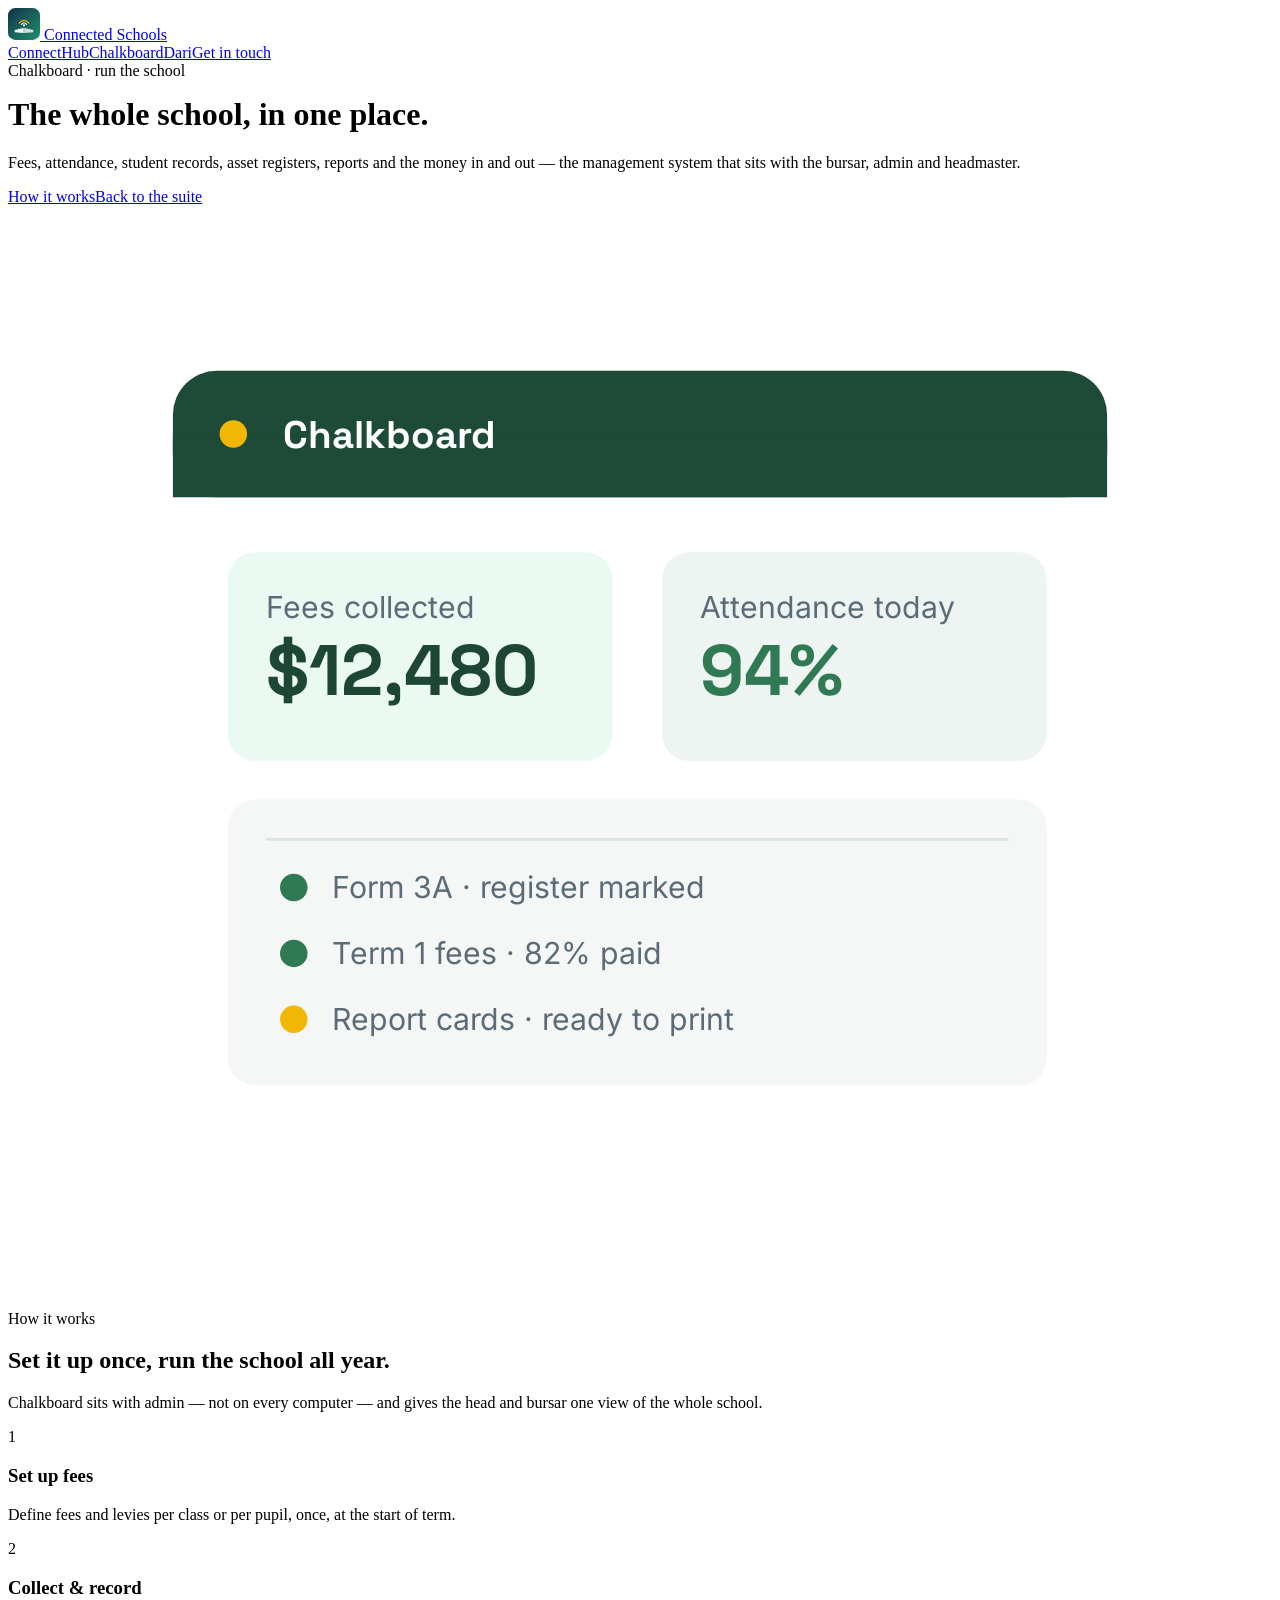
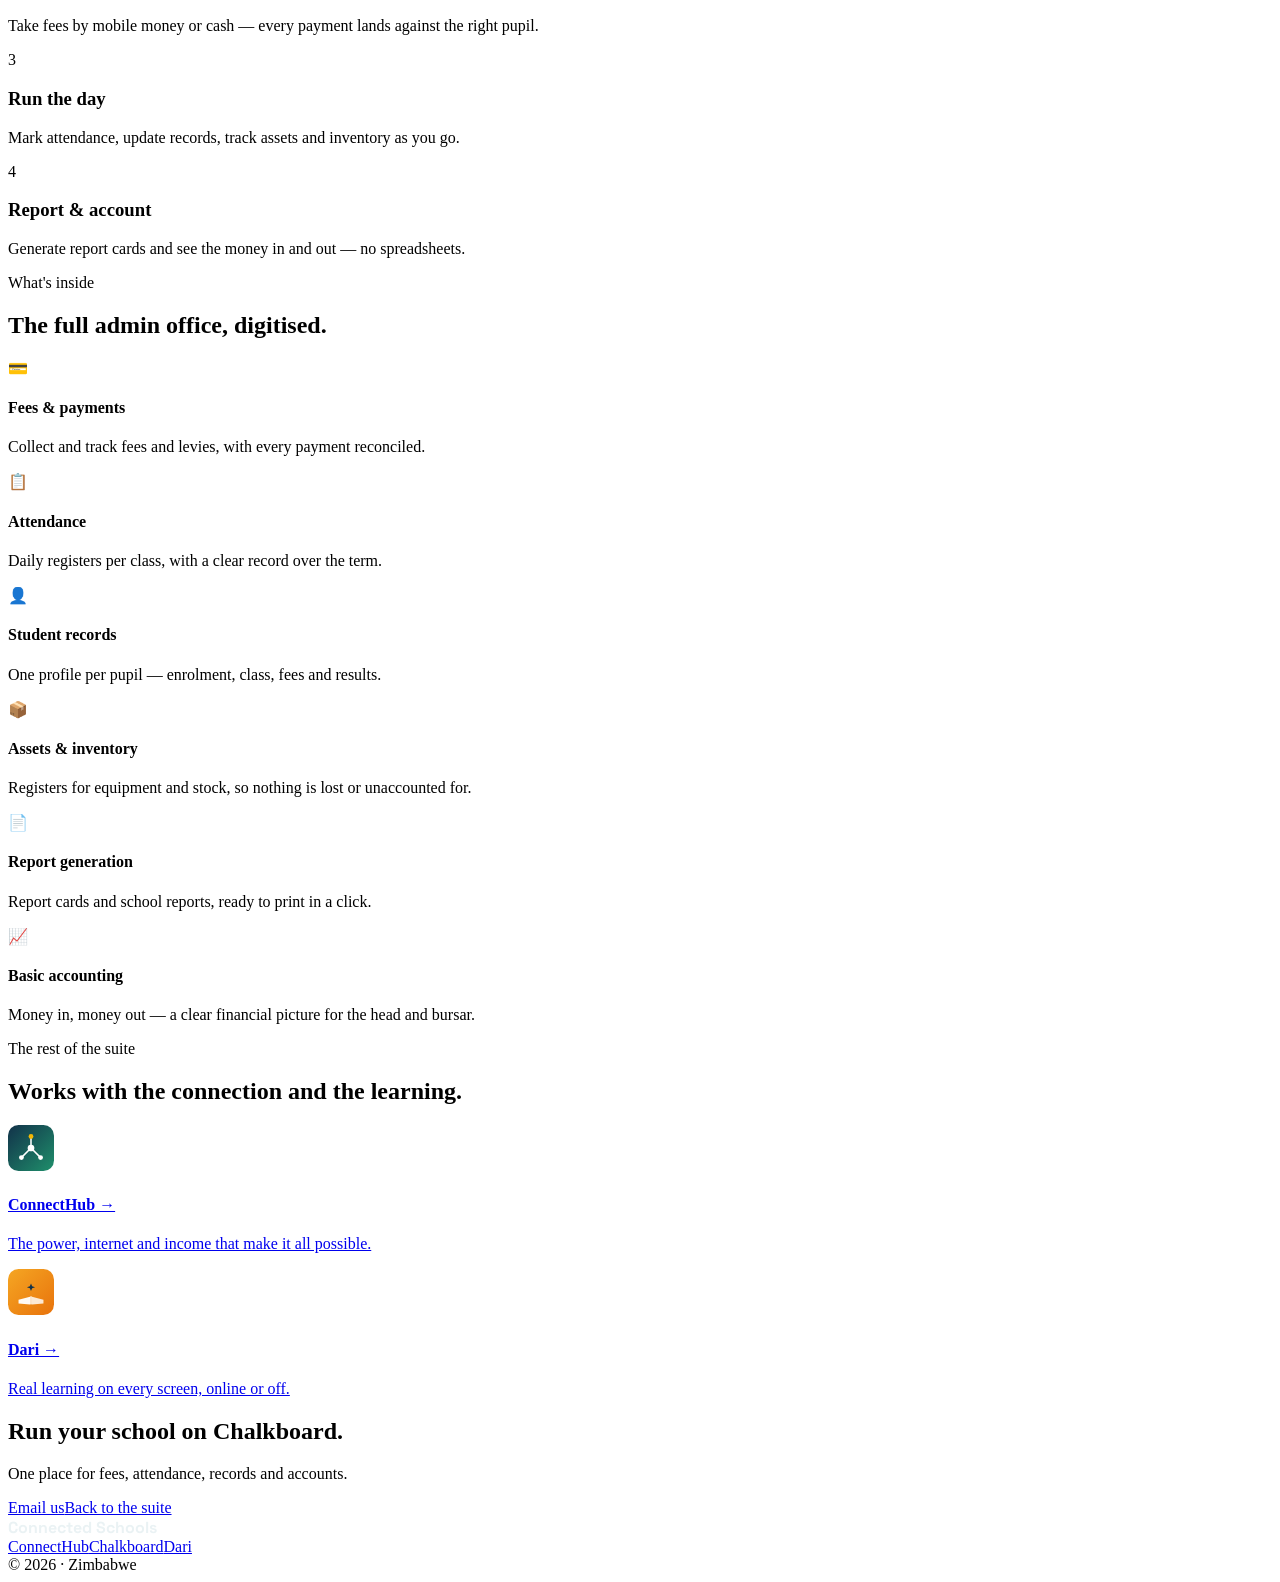
==== chalkboard.html @ 69c7ed93 "Marketing site" ====
<!doctype html><html lang="en"><head>
<meta charset="utf-8"><meta name="viewport" content="width=device-width, initial-scale=1">
<title>Chalkboard — run the whole school from one place</title>
<meta name="description" content="Chalkboard is the school-management system: fees, attendance, records, asset registers, reports and basic accounting — for the bursar, admin and headmaster.">
<link rel="icon" href="favicon.svg" type="image/svg+xml">
<meta property="og:type" content="website">
<meta property="og:title" content="Chalkboard — run the whole school from one place">
<meta property="og:description" content="Chalkboard is the school-management system: fees, attendance, records, asset registers, reports and basic accounting — for the bursar, admin and headmaster.">
<meta property="og:image" content="og-image.png">
<meta name="twitter:card" content="summary_large_image">

<link rel="preconnect" href="https://fonts.googleapis.com"><link rel="preconnect" href="https://fonts.gstatic.com" crossorigin>
<link href="https://fonts.googleapis.com/css2?family=Space+Grotesk:wght@500;600;700&family=Inter:wght@400;500;600&display=swap" rel="stylesheet">
<link rel="stylesheet" href="styles.css">
</head><body class="board">

<nav><div class="wrap nav-in">
  <a class="brand" href="index.html">
    <svg width="32" height="32" viewBox="0 0 96 96"><defs><linearGradient id="np" x1="0" y1="0" x2="1" y2="1"><stop offset="0" stop-color="#12324a"/><stop offset="1" stop-color="#1f8f6b"/></linearGradient></defs><rect width="96" height="96" rx="22" fill="url(#np)"/><g fill="#fff"><path d="M20 66 L46 60 L46 75 L20 73 Z" opacity=".95"/><path d="M76 66 L50 60 L50 75 L76 73 Z" opacity=".78"/><rect x="46.4" y="59" width="3.2" height="16" rx="1"/></g><circle cx="48" cy="52" r="3.4" fill="#fff"/><path d="M40.5 49 Q48 39.5 55.5 49" fill="none" stroke="#fff" stroke-width="3.6" stroke-linecap="round"/><path d="M34 45 Q48 29 62 45" fill="none" stroke="#F2B705" stroke-width="3.6" stroke-linecap="round"/></svg>
    Connected Schools
  </a>
  <div class="nav-links"><a href="connecthub.html">ConnectHub</a><a href="chalkboard.html" class="active">Chalkboard</a><a href="dari.html">Dari</a><a href="#contact" class="btn btn-accent">Get in touch</a></div>
</div></nav>

<header class="hero"><div class="wrap hero-in">
  <div>
    <div class="eyebrow" style="color:var(--gold)">Chalkboard · run the school</div>
    <h1 style="margin-top:16px">The whole school, in <span class="accent">one place.</span></h1>
    <p class="lead">Fees, attendance, student records, asset registers, reports and the money in and out — the management system that sits with the bursar, admin and headmaster.</p>
    <div class="hero-cta"><a href="#how" class="btn btn-gold">How it works</a><a href="index.html" class="btn btn-ghost">Back to the suite</a></div>
  </div>
  <div class="hero-art">
    <svg viewBox="0 0 460 400" width="100%" role="img" aria-label="A school admin dashboard">
      <rect x="60" y="60" width="340" height="280" rx="16" fill="#fff"/>
      <rect x="60" y="60" width="340" height="46" rx="16" fill="#1e4a38"/><rect x="60" y="84" width="340" height="22" fill="#1e4a38"/>
      <circle cx="82" cy="83" r="5" fill="#F2B705"/><text x="100" y="88" font-family="Space Grotesk,sans-serif" font-size="14" font-weight="700" fill="#fff">Chalkboard</text>
      <!-- fee card -->
      <rect x="80" y="126" width="140" height="76" rx="10" fill="#eafaf3"/><text x="94" y="150" font-family="Inter,sans-serif" font-size="11" fill="#5b6b78">Fees collected</text><text x="94" y="178" font-family="Space Grotesk,sans-serif" font-size="26" font-weight="700" fill="#1e4636">$12,480</text>
      <!-- attendance card -->
      <rect x="238" y="126" width="140" height="76" rx="10" fill="#eef4f2"/><text x="252" y="150" font-family="Inter,sans-serif" font-size="11" fill="#5b6b78">Attendance today</text><text x="252" y="178" font-family="Space Grotesk,sans-serif" font-size="26" font-weight="700" fill="#2f7a52">94%</text>
      <!-- register rows -->
      <rect x="80" y="216" width="298" height="104" rx="10" fill="#f4f7f5"/>
      <g font-family="Inter,sans-serif" font-size="11" fill="#5b6b78">
        <rect x="94" y="230" width="270" height="1" fill="#dbe5df"/>
        <circle cx="104" cy="248" r="5" fill="#2f7a52"/><text x="118" y="252">Form 3A · register marked</text>
        <circle cx="104" cy="272" r="5" fill="#2f7a52"/><text x="118" y="276">Term 1 fees · 82% paid</text>
        <circle cx="104" cy="296" r="5" fill="#F2B705"/><text x="118" y="300">Report cards · ready to print</text>
      </g>
    </svg>
  </div>
</div></header>

<section id="how"><div class="wrap">
  <div class="sec-head"><div class="eyebrow">How it works</div><h2>Set it up once, run the school all year.</h2><p>Chalkboard sits with admin — not on every computer — and gives the head and bursar one view of the whole school.</p></div>
  <div class="steps">
    <div class="step"><div class="num">1</div><h3>Set up fees</h3><p>Define fees and levies per class or per pupil, once, at the start of term.</p></div>
    <div class="step"><div class="num">2</div><h3>Collect &amp; record</h3><p>Take fees by mobile money or cash — every payment lands against the right pupil.</p></div>
    <div class="step"><div class="num">3</div><h3>Run the day</h3><p>Mark attendance, update records, track assets and inventory as you go.</p></div>
    <div class="step"><div class="num">4</div><h3>Report &amp; account</h3><p>Generate report cards and see the money in and out — no spreadsheets.</p></div>
  </div>
</div></section>

<section style="background:#fff;border-top:1px solid var(--line);border-bottom:1px solid var(--line)"><div class="wrap">
  <div class="sec-head"><div class="eyebrow">What's inside</div><h2>The full admin office, digitised.</h2></div>
  <div class="feats">
    <div class="feat"><div class="fi">💳</div><div><h4>Fees &amp; payments</h4><p>Collect and track fees and levies, with every payment reconciled.</p></div></div>
    <div class="feat"><div class="fi">📋</div><div><h4>Attendance</h4><p>Daily registers per class, with a clear record over the term.</p></div></div>
    <div class="feat"><div class="fi">👤</div><div><h4>Student records</h4><p>One profile per pupil — enrolment, class, fees and results.</p></div></div>
    <div class="feat"><div class="fi">📦</div><div><h4>Assets &amp; inventory</h4><p>Registers for equipment and stock, so nothing is lost or unaccounted for.</p></div></div>
    <div class="feat"><div class="fi">📄</div><div><h4>Report generation</h4><p>Report cards and school reports, ready to print in a click.</p></div></div>
    <div class="feat"><div class="fi">📈</div><div><h4>Basic accounting</h4><p>Money in, money out — a clear financial picture for the head and bursar.</p></div></div>
  </div>
</div></section>

<section><div class="wrap">
  <div class="sec-head"><div class="eyebrow">The rest of the suite</div><h2>Works with the connection and the learning.</h2></div>
  <div class="cross">
    <a class="xcard" href="connecthub.html"><svg width="46" height="46" viewBox="0 0 96 96"><defs><linearGradient id="x1" x1="0" y1="0" x2="1" y2="1"><stop offset="0" stop-color="#12324a"/><stop offset="1" stop-color="#1f8f6b"/></linearGradient></defs><rect width="96" height="96" rx="22" fill="url(#x1)"/><g stroke="#fff" stroke-width="3.2" stroke-linecap="round"><line x1="48" y1="48" x2="48" y2="26"/><line x1="48" y1="48" x2="29" y2="67"/><line x1="48" y1="48" x2="67" y2="67"/></g><circle cx="48" cy="48" r="7" fill="#fff"/><circle cx="48" cy="24" r="5" fill="#F2B705"/><circle cx="28" cy="68" r="5" fill="#fff"/><circle cx="68" cy="68" r="5" fill="#fff"/></svg><div><h4>ConnectHub →</h4><p>The power, internet and income that make it all possible.</p></div></a>
    <a class="xcard" href="dari.html"><svg width="46" height="46" viewBox="0 0 96 96"><defs><linearGradient id="x2" x1="0" y1="0" x2="1" y2="1"><stop offset="0" stop-color="#F5A623"/><stop offset="1" stop-color="#E8730C"/></linearGradient></defs><rect width="96" height="96" rx="22" fill="url(#x2)"/><g fill="#fff"><path d="M22 64 L46 58 L46 74 L22 72 Z" opacity=".96"/><path d="M74 64 L50 58 L50 74 L74 72 Z" opacity=".82"/><rect x="46.4" y="57" width="3.2" height="17" rx="1"/></g><path d="M48 30 L50.4 36 L56.5 38 L50.4 40 L48 46 L45.6 40 L39.5 38 L45.6 36 Z" fill="#12324a"/></svg><div><h4>Dari →</h4><p>Real learning on every screen, online or off.</p></div></a>
  </div>
</div></section>

<section class="cta" id="contact"><div class="wrap"><h2>Run your school on Chalkboard.</h2><p>One place for fees, attendance, records and accounts.</p><div class="row"><a href="mailto:hello@connectedschools.co.zw" class="btn btn-gold">Email us</a><a href="index.html" class="btn btn-ghost">Back to the suite</a></div></div></section>
<footer><div class="wrap foot-in"><div style="color:#eaf2f4;font-family:Space Grotesk,sans-serif;font-weight:700">Connected Schools</div><div class="foot-links"><a href="connecthub.html">ConnectHub</a><a href="chalkboard.html">Chalkboard</a><a href="dari.html">Dari</a></div><div>© 2026 · Zimbabwe</div></div></footer>
</body></html>
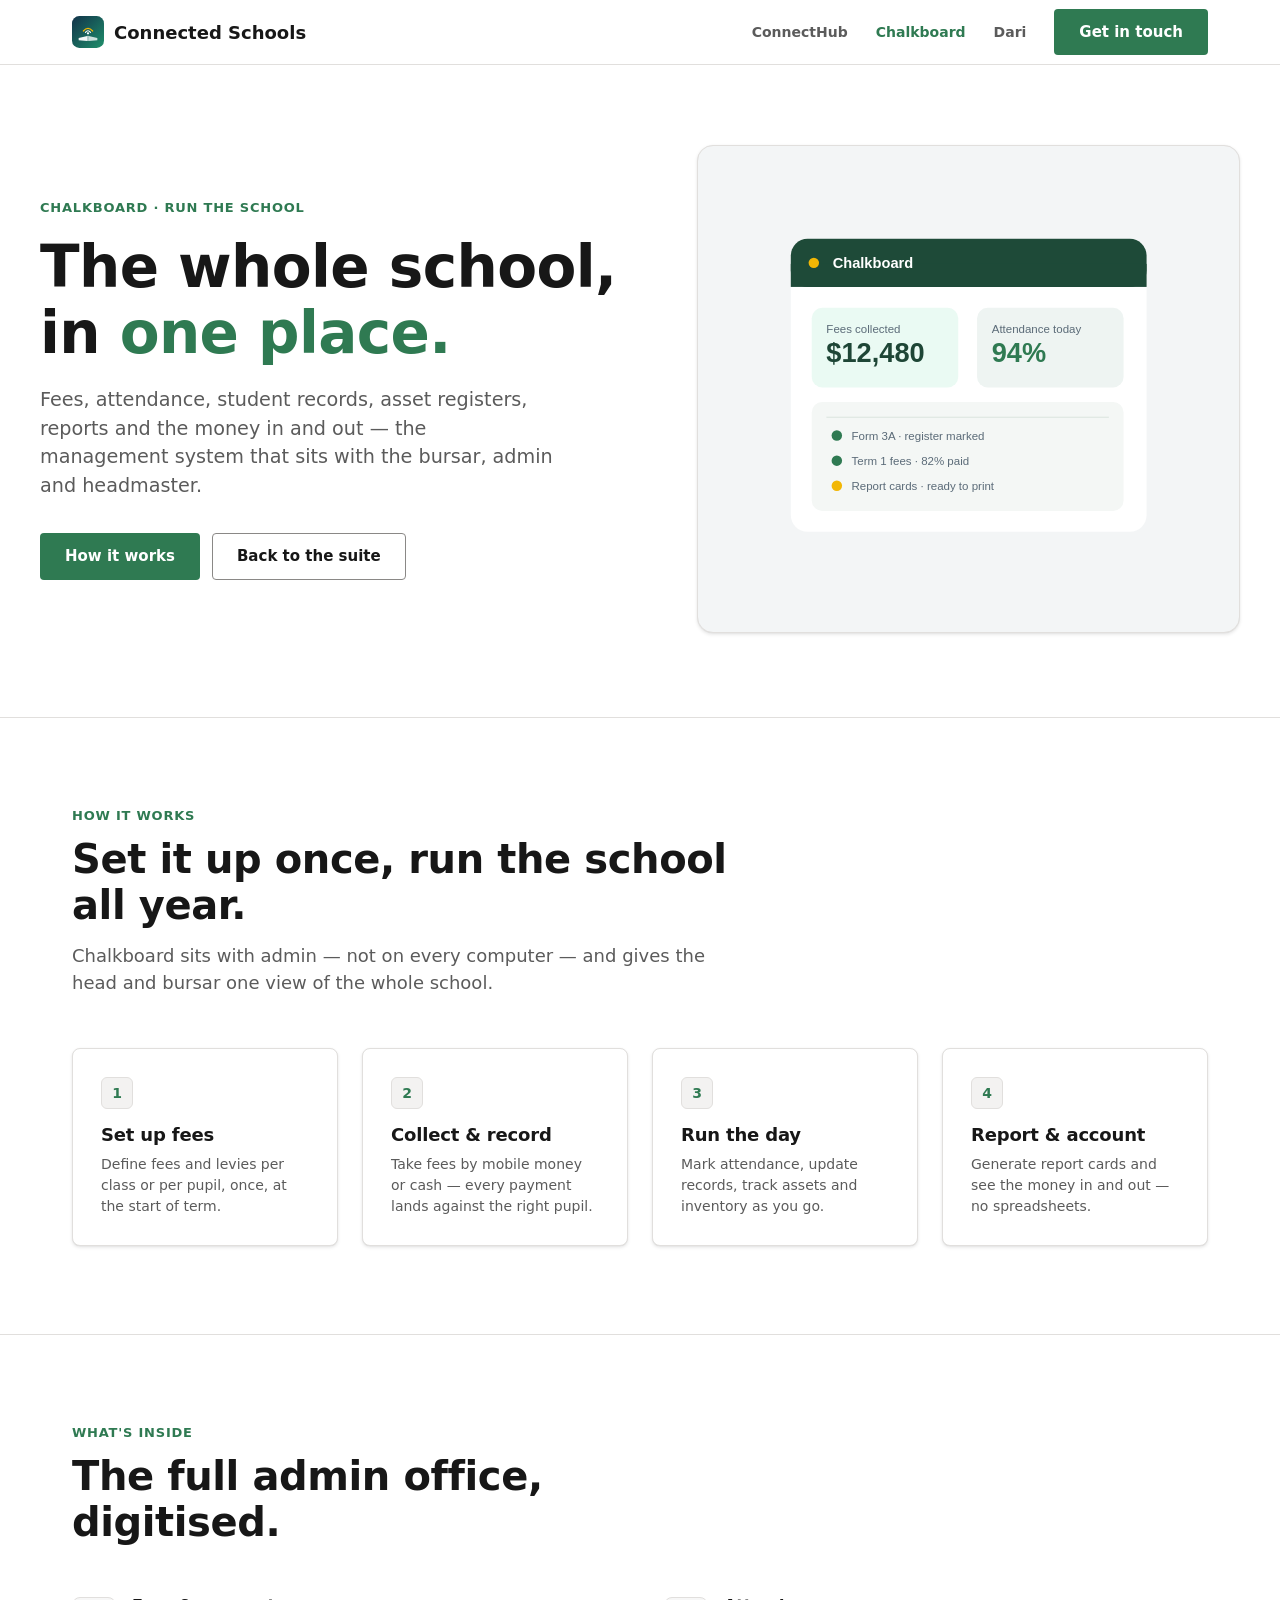
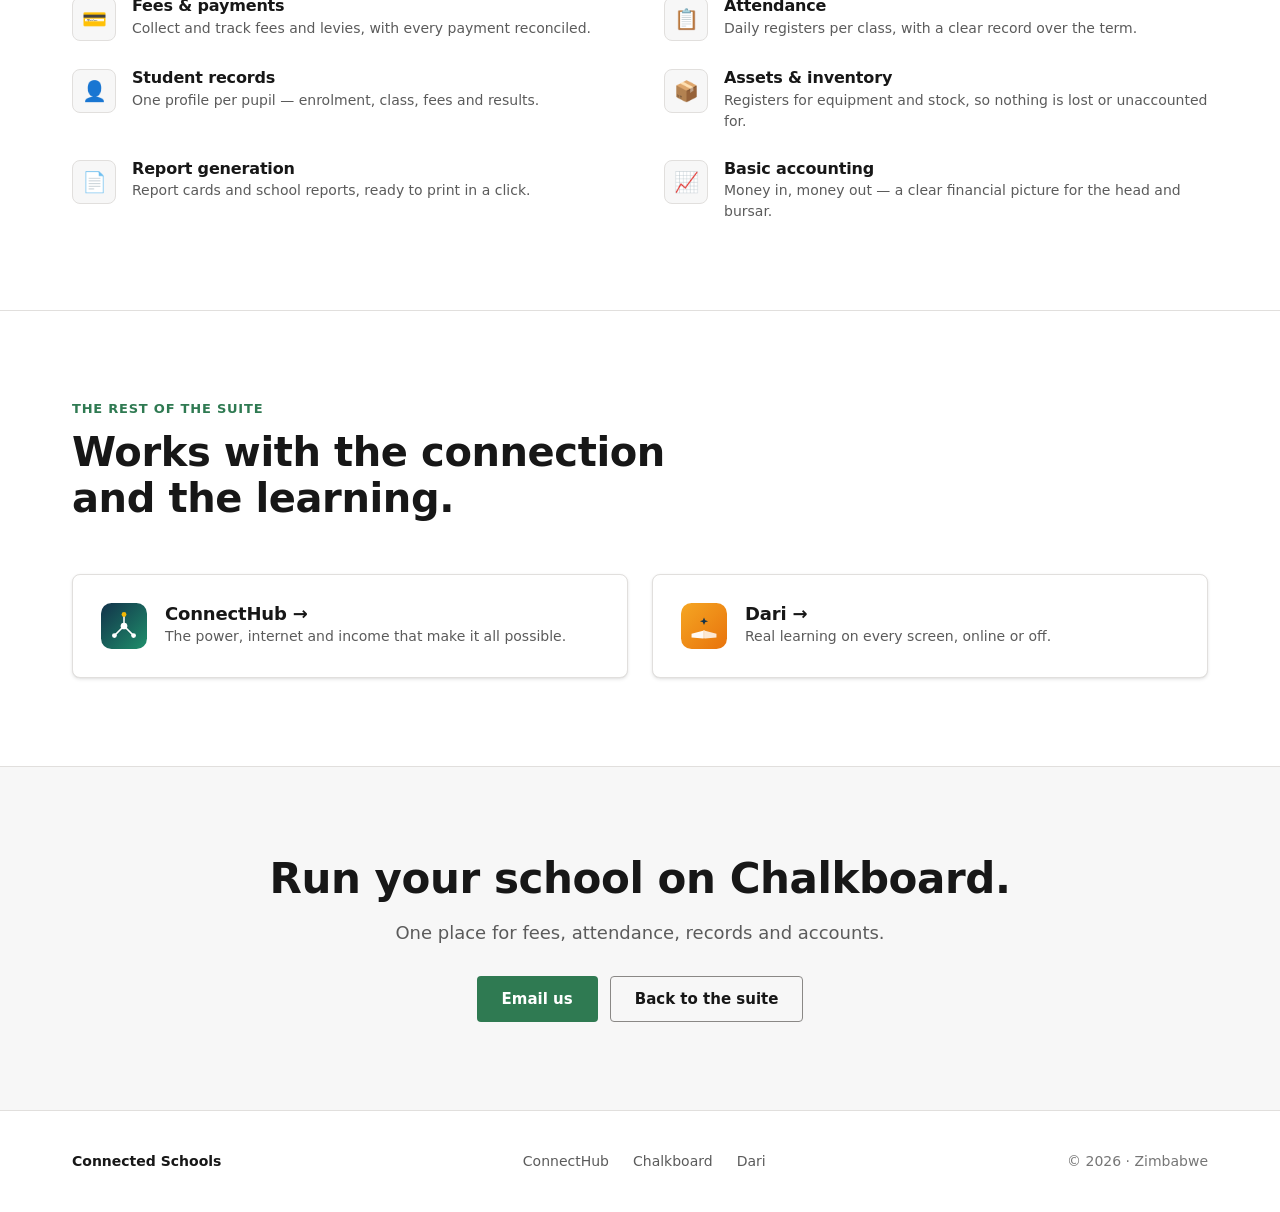
==== commit 6da84234: "Microsoft-style redesign" ====
--- a/chalkboard.html
+++ b/chalkboard.html
@@ -9,9 +9,110 @@
 <meta property="og:image" content="og-image.png">
 <meta name="twitter:card" content="summary_large_image">
 
-<link rel="preconnect" href="https://fonts.googleapis.com"><link rel="preconnect" href="https://fonts.gstatic.com" crossorigin>
-<link href="https://fonts.googleapis.com/css2?family=Space+Grotesk:wght@500;600;700&family=Inter:wght@400;500;600&display=swap" rel="stylesheet">
-<link rel="stylesheet" href="styles.css">
+<style>
+:root{
+  --ink:#171717; --grey:#5b5b5b; --grey2:#767676;
+  --bg:#ffffff; --bg-alt:#f7f7f7; --line:#e1dfdd; --panel:#f3f5f6;
+  --gold:#b5820a;
+  --hub:#1F8F6B; --hub2:#12324a; --board:#2f7a52; --board2:#1e4a38; --dari:#E8730C; --dari2:#F5A623;
+  --accent:#1F8F6B; --accent2:#12324a;
+  --font:'Segoe UI', -apple-system, BlinkMacSystemFont, system-ui, Roboto, Helvetica, Arial, sans-serif;
+  --display:var(--font); --body:var(--font);
+  --shadow:0 1.6px 3.6px rgba(0,0,0,.10), 0 .3px .9px rgba(0,0,0,.07);
+  --shadow-lg:0 6.4px 14.4px rgba(0,0,0,.11), 0 1.2px 3.6px rgba(0,0,0,.07);
+}
+body.hub{--accent:var(--hub);--accent2:var(--hub2)}
+body.board{--accent:var(--board);--accent2:var(--board2)}
+body.dari{--accent:var(--dari);--accent2:var(--dari2)}
+*{box-sizing:border-box;margin:0;padding:0}
+html{scroll-behavior:smooth}
+body{font-family:var(--body);color:var(--ink);background:var(--bg);line-height:1.5;-webkit-font-smoothing:antialiased;font-size:16px}
+a{color:inherit;text-decoration:none}
+img,svg{max-width:100%}
+.wrap{max-width:1200px;margin:0 auto;padding:0 32px}
+h1,h2,h3,h4{font-weight:600;line-height:1.14;letter-spacing:-.01em}
+.eyebrow{font-weight:600;font-size:13px;letter-spacing:.06em;text-transform:uppercase;color:var(--accent)}
+nav{position:sticky;top:0;z-index:50;background:rgba(255,255,255,.9);backdrop-filter:blur(20px);border-bottom:1px solid var(--line)}
+.nav-in{display:flex;align-items:center;justify-content:space-between;height:64px}
+.brand{display:flex;align-items:center;gap:10px;font-weight:600;font-size:18px;color:var(--ink)}
+.nav-links{display:flex;align-items:center;gap:28px;font-size:14px;font-weight:600;color:var(--grey)}
+.nav-links a:hover{color:var(--ink)}
+.nav-links a.active{color:var(--accent)}
+.btn{display:inline-flex;align-items:center;gap:8px;font-weight:600;font-size:15px;padding:11px 24px;border-radius:4px;cursor:pointer;border:1px solid transparent;transition:background .15s ease,border-color .15s ease,color .15s ease}
+.btn-accent,.btn-gold{background:var(--accent);color:#fff}
+.btn-accent:hover,.btn-gold:hover{background:var(--accent2)}
+.btn-dark{background:var(--ink);color:#fff}.btn-dark:hover{background:#000}
+.btn-ghost{background:transparent;border-color:#8a8886;color:var(--ink)}
+.btn-ghost:hover{background:#f3f2f1;border-color:#323130}
+@media(max-width:820px){.nav-links a:not(.btn){display:none}}
+.hero{background:var(--bg);border-bottom:1px solid var(--line)}
+.hero-in{display:grid;grid-template-columns:1.05fr .95fr;gap:56px;align-items:center;padding:80px 0 84px}
+.hero h1{font-size:clamp(36px,5.2vw,58px);color:var(--ink)}
+.hero h1 .accent{color:var(--accent)}
+.hero p.lead{margin-top:20px;font-size:clamp(17px,1.5vw,20px);color:var(--grey);max-width:520px}
+.hero-cta{margin-top:32px;display:flex;gap:12px;flex-wrap:wrap}
+.hero-note{margin-top:24px;font-size:13px;color:var(--grey2)}
+.hero-art{position:relative;background:var(--panel);border:1px solid var(--line);border-radius:16px;padding:30px;box-shadow:var(--shadow)}
+@media(max-width:880px){.hero-in{grid-template-columns:1fr;gap:32px;padding:56px 0 64px}.hero-art{order:-1;max-width:460px}}
+section{padding:88px 0}
+.sec-head{max-width:680px;margin-bottom:52px}
+.sec-head h2{font-size:clamp(28px,3.6vw,40px);margin-top:12px;color:var(--ink)}
+.sec-head p{margin-top:14px;color:var(--grey);font-size:18px}
+.prods{display:grid;grid-template-columns:repeat(3,1fr);gap:24px}
+.pcard{border:1px solid var(--line);border-radius:8px;background:#fff;padding:32px;display:flex;flex-direction:column;transition:box-shadow .2s ease,transform .2s ease;box-shadow:var(--shadow)}
+.pcard:hover{box-shadow:var(--shadow-lg);transform:translateY(-2px)}
+.pcard .ic{width:48px;height:48px;border-radius:10px}
+.pcard h3{font-size:22px;margin:20px 0 2px;color:var(--ink)}
+.pcard .role{font-size:12px;letter-spacing:.06em;text-transform:uppercase;font-weight:600}
+.pcard p{margin-top:14px;color:var(--grey);font-size:15px;flex:1}
+.pcard .go{margin-top:20px;font-weight:600;font-size:15px}
+.pcard.hub .role,.pcard.hub .go{color:var(--hub)}
+.pcard.board .role,.pcard.board .go{color:var(--board)}
+.pcard.dari .role,.pcard.dari .go{color:var(--dari)}
+@media(max-width:820px){.prods{grid-template-columns:1fr}}
+.reality{background:var(--bg-alt);padding:56px 0;border-top:1px solid var(--line);border-bottom:1px solid var(--line)}
+.reality-grid{display:grid;grid-template-columns:repeat(3,1fr);gap:40px}
+.reality .n{font-weight:600;font-size:44px;color:var(--ink);line-height:1;letter-spacing:-.02em}
+.reality .l{margin-top:10px;font-size:15px;color:var(--grey)}
+@media(max-width:720px){.reality-grid{grid-template-columns:1fr;gap:24px}}
+.eco{background:var(--bg-alt);border-top:1px solid var(--line);border-bottom:1px solid var(--line)}
+.eco-grid{display:grid;grid-template-columns:1fr 1fr;gap:56px;align-items:center}
+.eco ul{list-style:none;margin-top:22px;display:flex;flex-direction:column;gap:16px}
+.eco li{display:flex;gap:14px;font-size:16px;color:var(--grey)}
+.eco li b{color:var(--ink);font-weight:600}
+.dot{flex:0 0 auto;width:12px;height:12px;border-radius:3px;margin-top:6px}
+@media(max-width:880px){.eco-grid{grid-template-columns:1fr;gap:32px}}
+.steps{display:grid;grid-template-columns:repeat(4,1fr);gap:24px}
+.step{background:#fff;border:1px solid var(--line);border-radius:8px;padding:28px;box-shadow:var(--shadow)}
+.step .num{font-weight:600;font-size:14px;color:var(--accent);width:32px;height:32px;border-radius:6px;display:flex;align-items:center;justify-content:center;background:#f3f2f1;border:1px solid var(--line)}
+.step h3{font-size:18px;margin:16px 0 8px;color:var(--ink)}
+.step p{font-size:14px;color:var(--grey)}
+@media(max-width:860px){.steps{grid-template-columns:1fr 1fr}}
+@media(max-width:520px){.steps{grid-template-columns:1fr}}
+.feats{display:grid;grid-template-columns:1fr 1fr;gap:28px 48px;margin-top:8px}
+.feat{display:flex;gap:16px}
+.feat .fi{flex:0 0 auto;width:44px;height:44px;border-radius:8px;background:var(--bg-alt);display:flex;align-items:center;justify-content:center;font-size:20px;border:1px solid var(--line)}
+.feat h4{font-size:16px;color:var(--ink)}
+.feat p{font-size:14px;color:var(--grey);margin-top:2px}
+@media(max-width:720px){.feats{grid-template-columns:1fr}}
+.cross{display:grid;grid-template-columns:1fr 1fr;gap:24px}
+.xcard{border:1px solid var(--line);border-radius:8px;padding:28px;display:flex;gap:18px;align-items:center;background:#fff;box-shadow:var(--shadow);transition:box-shadow .2s ease,transform .2s ease}
+.xcard:hover{box-shadow:var(--shadow-lg);transform:translateY(-2px)}
+.xcard .ic{width:48px;height:48px;border-radius:10px;flex:0 0 auto}
+.xcard h4{font-size:18px;color:var(--ink)}
+.xcard p{font-size:14px;color:var(--grey);margin-top:2px}
+@media(max-width:720px){.cross{grid-template-columns:1fr}}
+.cta{background:var(--bg-alt);border-top:1px solid var(--line);text-align:center}
+.cta h2{font-size:clamp(28px,3.6vw,42px);color:var(--ink)}
+.cta p{margin:16px auto 0;max-width:540px;color:var(--grey);font-size:18px}
+.cta .row{margin-top:30px;display:flex;gap:12px;justify-content:center;flex-wrap:wrap}
+footer{background:#fff;color:var(--grey2);padding:40px 0;font-size:14px;border-top:1px solid var(--line)}
+.foot-in{display:flex;justify-content:space-between;align-items:center;flex-wrap:wrap;gap:18px}
+.foot-links{display:flex;gap:24px}
+.foot-links a{color:var(--grey)}.foot-links a:hover{color:var(--ink)}
+@media(prefers-reduced-motion:reduce){*{transition:none!important}html{scroll-behavior:auto}}
+
+</style>
 </head><body class="board">
 
 <nav><div class="wrap nav-in">
@@ -24,7 +125,7 @@
 
 <header class="hero"><div class="wrap hero-in">
   <div>
-    <div class="eyebrow" style="color:var(--gold)">Chalkboard · run the school</div>
+    <div class="eyebrow">Chalkboard · run the school</div>
     <h1 style="margin-top:16px">The whole school, in <span class="accent">one place.</span></h1>
     <p class="lead">Fees, attendance, student records, asset registers, reports and the money in and out — the management system that sits with the bursar, admin and headmaster.</p>
     <div class="hero-cta"><a href="#how" class="btn btn-gold">How it works</a><a href="index.html" class="btn btn-ghost">Back to the suite</a></div>
@@ -81,5 +182,5 @@
 </div></section>
 
 <section class="cta" id="contact"><div class="wrap"><h2>Run your school on Chalkboard.</h2><p>One place for fees, attendance, records and accounts.</p><div class="row"><a href="mailto:hello@connectedschools.co.zw" class="btn btn-gold">Email us</a><a href="index.html" class="btn btn-ghost">Back to the suite</a></div></div></section>
-<footer><div class="wrap foot-in"><div style="color:#eaf2f4;font-family:Space Grotesk,sans-serif;font-weight:700">Connected Schools</div><div class="foot-links"><a href="connecthub.html">ConnectHub</a><a href="chalkboard.html">Chalkboard</a><a href="dari.html">Dari</a></div><div>© 2026 · Zimbabwe</div></div></footer>
+<footer><div class="wrap foot-in"><div style="font-weight:600;color:var(--ink)">Connected Schools</div><div class="foot-links"><a href="connecthub.html">ConnectHub</a><a href="chalkboard.html">Chalkboard</a><a href="dari.html">Dari</a></div><div>© 2026 · Zimbabwe</div></div></footer>
 </body></html>
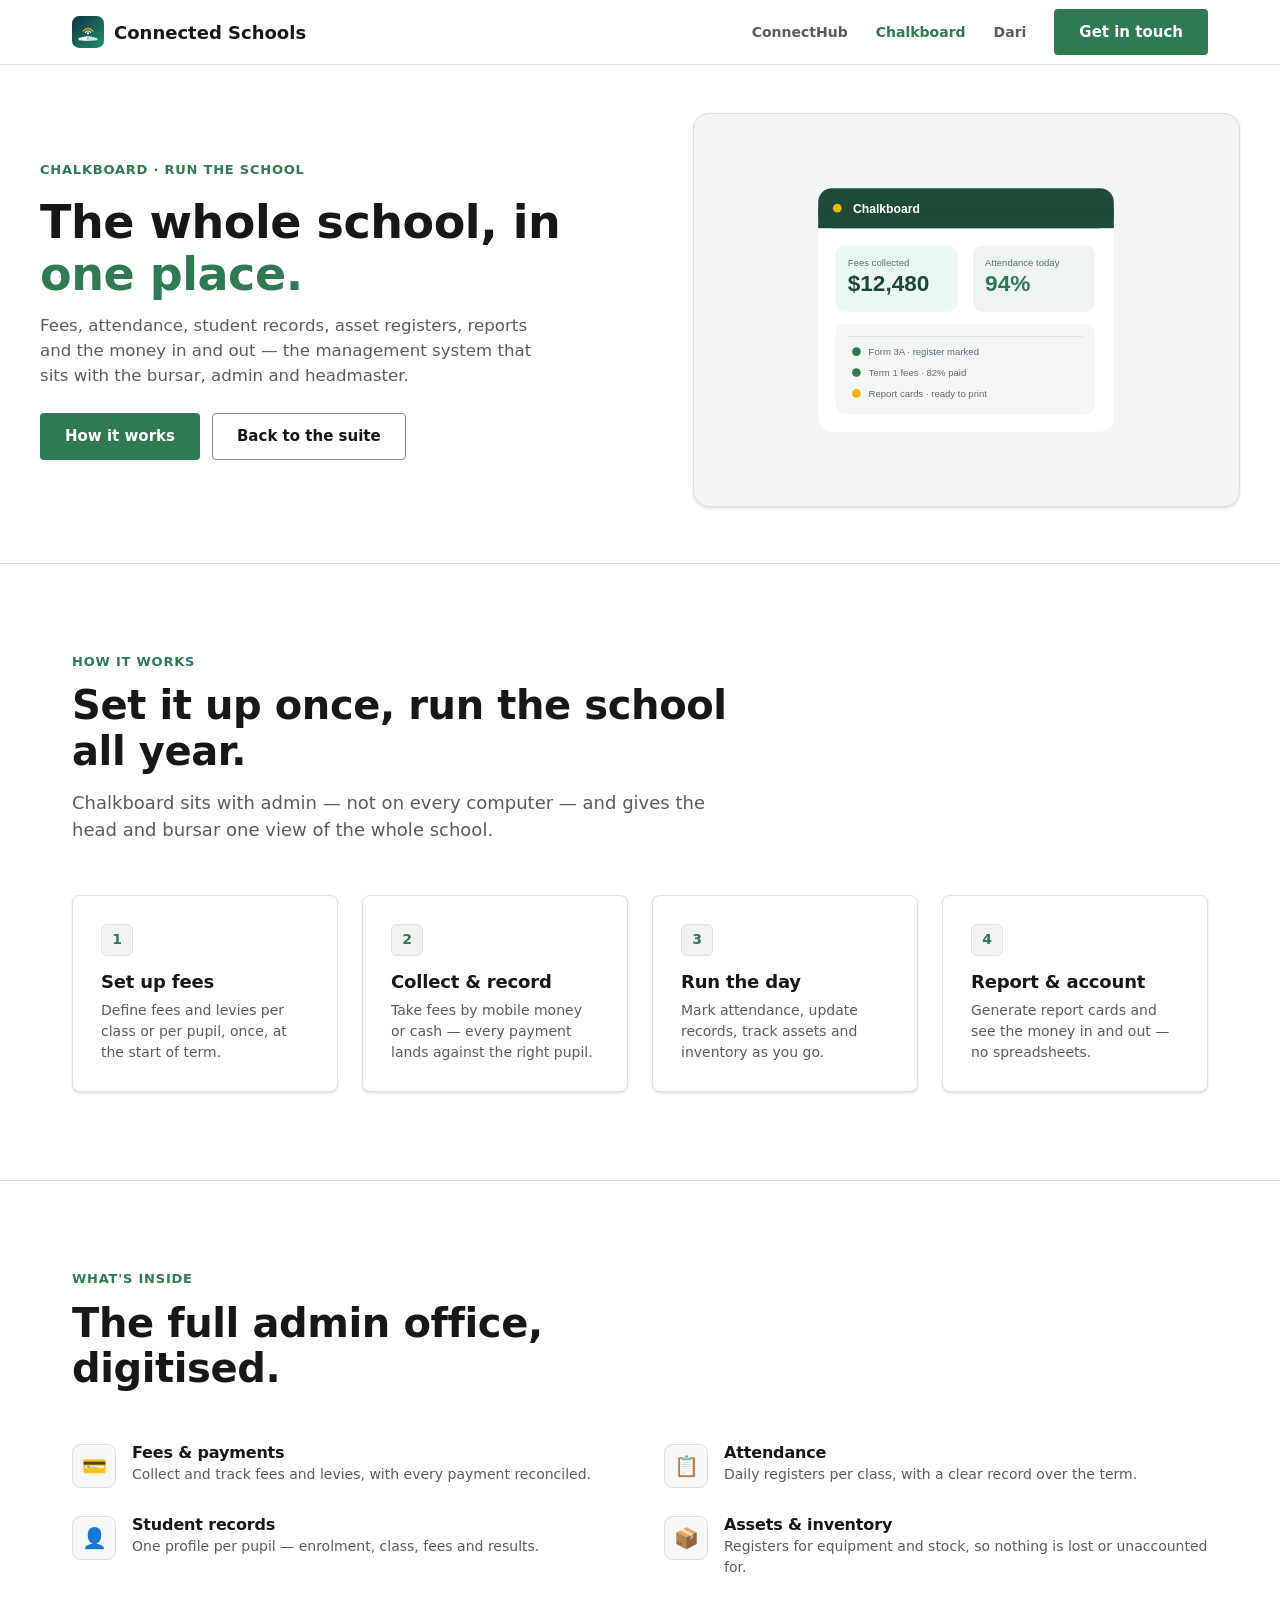
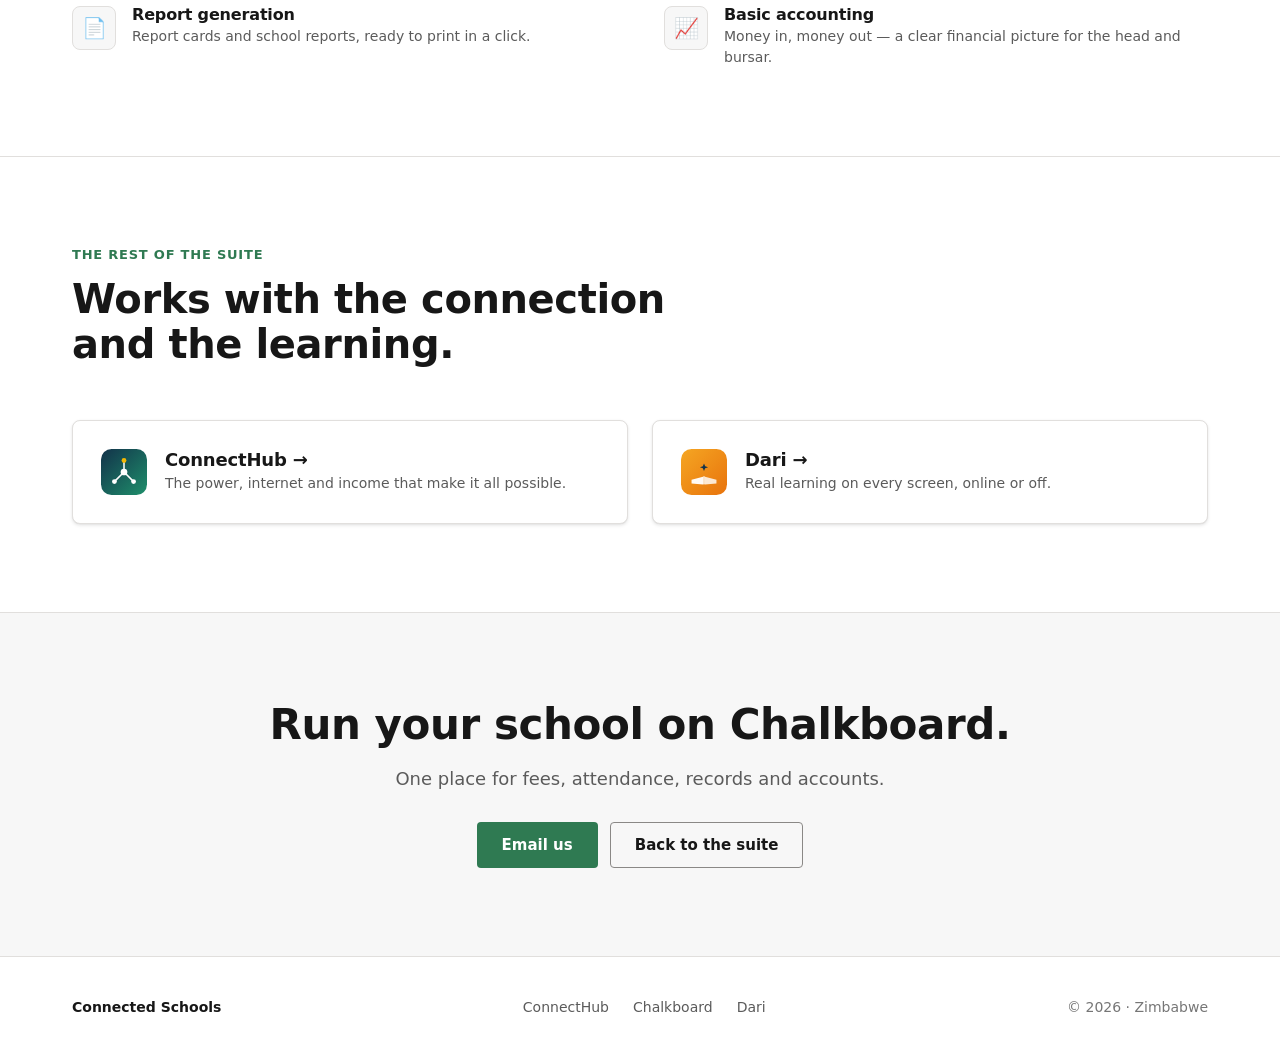
==== commit 9d89e9d9: "Tighten hero across all pages" ====
--- a/chalkboard.html
+++ b/chalkboard.html
@@ -46,13 +46,13 @@
 .btn-ghost:hover{background:#f3f2f1;border-color:#323130}
 @media(max-width:820px){.nav-links a:not(.btn){display:none}}
 .hero{background:var(--bg);border-bottom:1px solid var(--line)}
-.hero-in{display:grid;grid-template-columns:1.05fr .95fr;gap:56px;align-items:center;padding:80px 0 84px}
-.hero h1{font-size:clamp(36px,5.2vw,58px);color:var(--ink)}
+.hero-in{display:grid;grid-template-columns:1.05fr .95fr;gap:48px;align-items:center;padding:48px 0 56px}
+.hero h1{font-size:clamp(30px,4vw,46px);color:var(--ink)}
 .hero h1 .accent{color:var(--accent)}
-.hero p.lead{margin-top:20px;font-size:clamp(17px,1.5vw,20px);color:var(--grey);max-width:520px}
-.hero-cta{margin-top:32px;display:flex;gap:12px;flex-wrap:wrap}
+.hero p.lead{margin-top:14px;font-size:clamp(16px,1.3vw,18px);color:var(--grey);max-width:500px}
+.hero-cta{margin-top:24px;display:flex;gap:12px;flex-wrap:wrap}
 .hero-note{margin-top:24px;font-size:13px;color:var(--grey2)}
-.hero-art{position:relative;background:var(--panel);border:1px solid var(--line);border-radius:16px;padding:30px;box-shadow:var(--shadow)}
+.hero-art{position:relative;background:var(--panel);border:1px solid var(--line);border-radius:16px;padding:22px;box-shadow:var(--shadow);display:flex;justify-content:center}.hero-art svg{width:100%;max-width:400px}
 @media(max-width:880px){.hero-in{grid-template-columns:1fr;gap:32px;padding:56px 0 64px}.hero-art{order:-1;max-width:460px}}
 section{padding:88px 0}
 .sec-head{max-width:680px;margin-bottom:52px}
